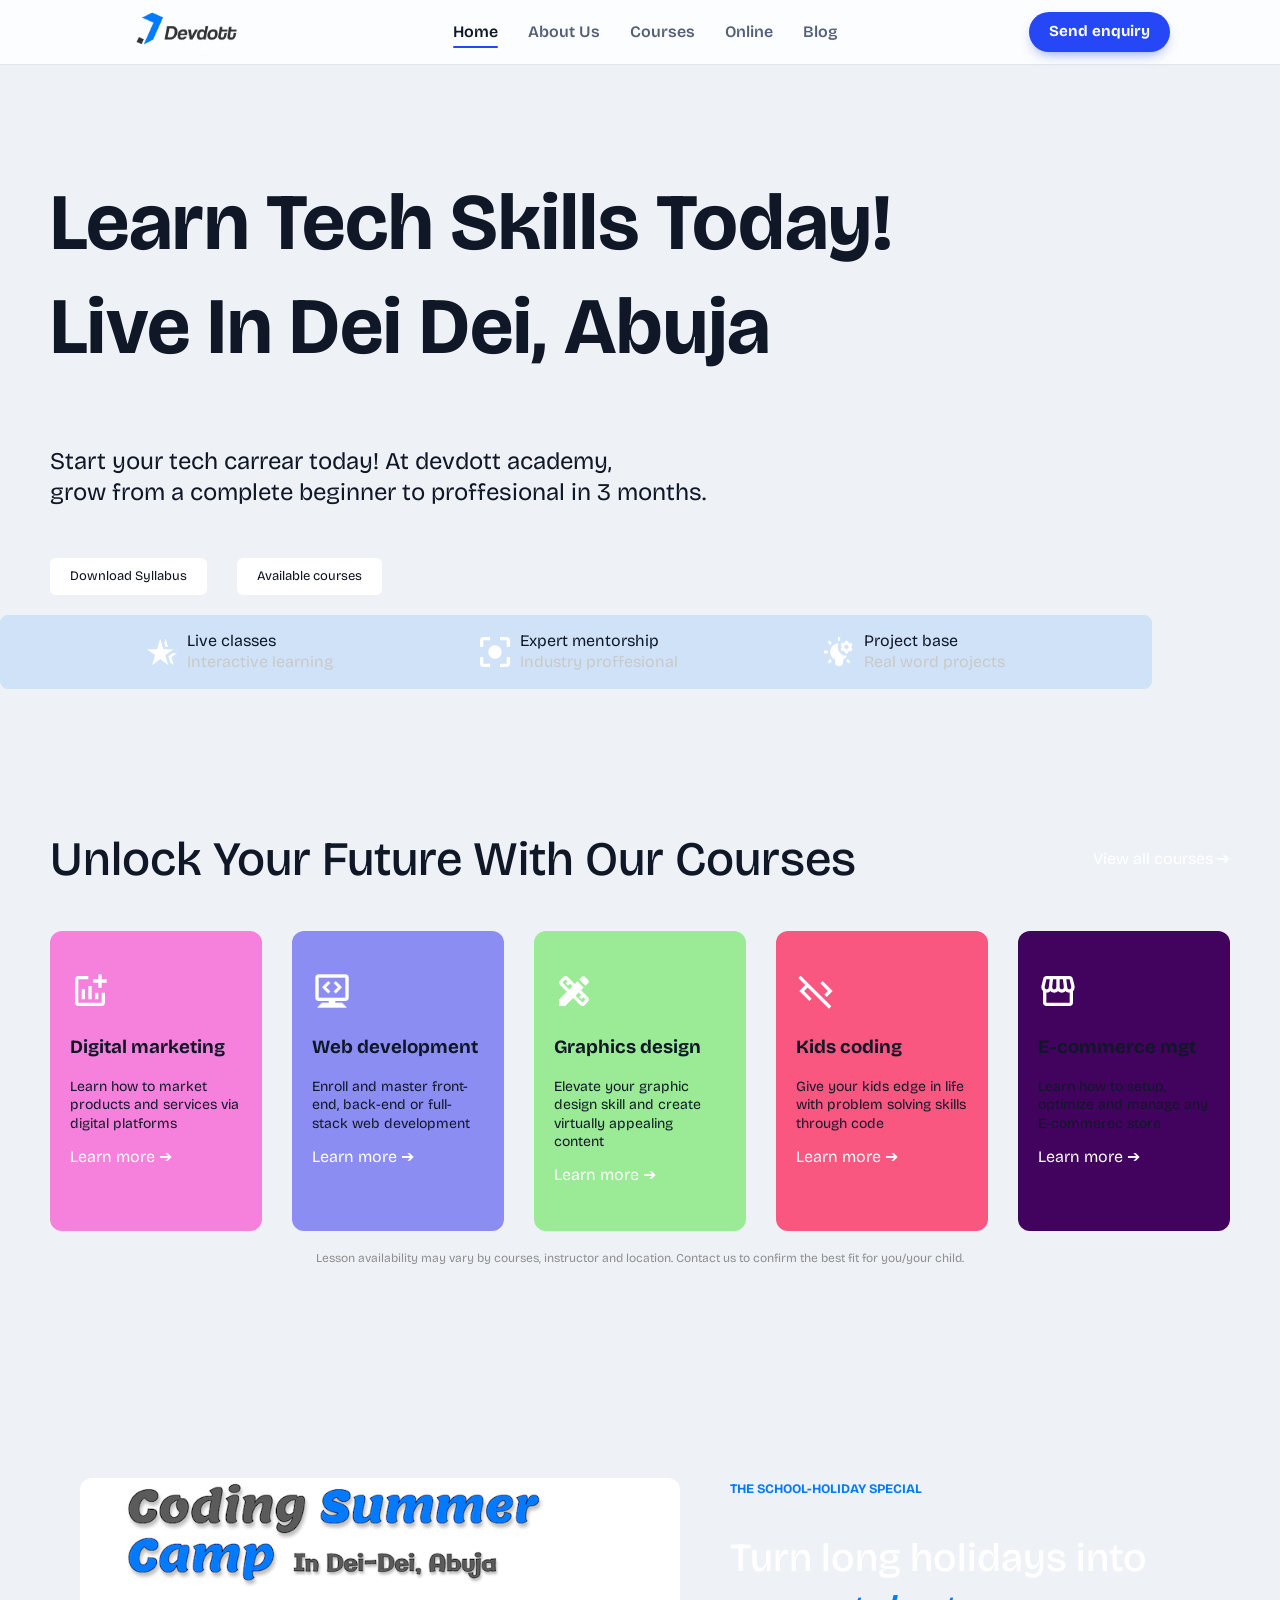
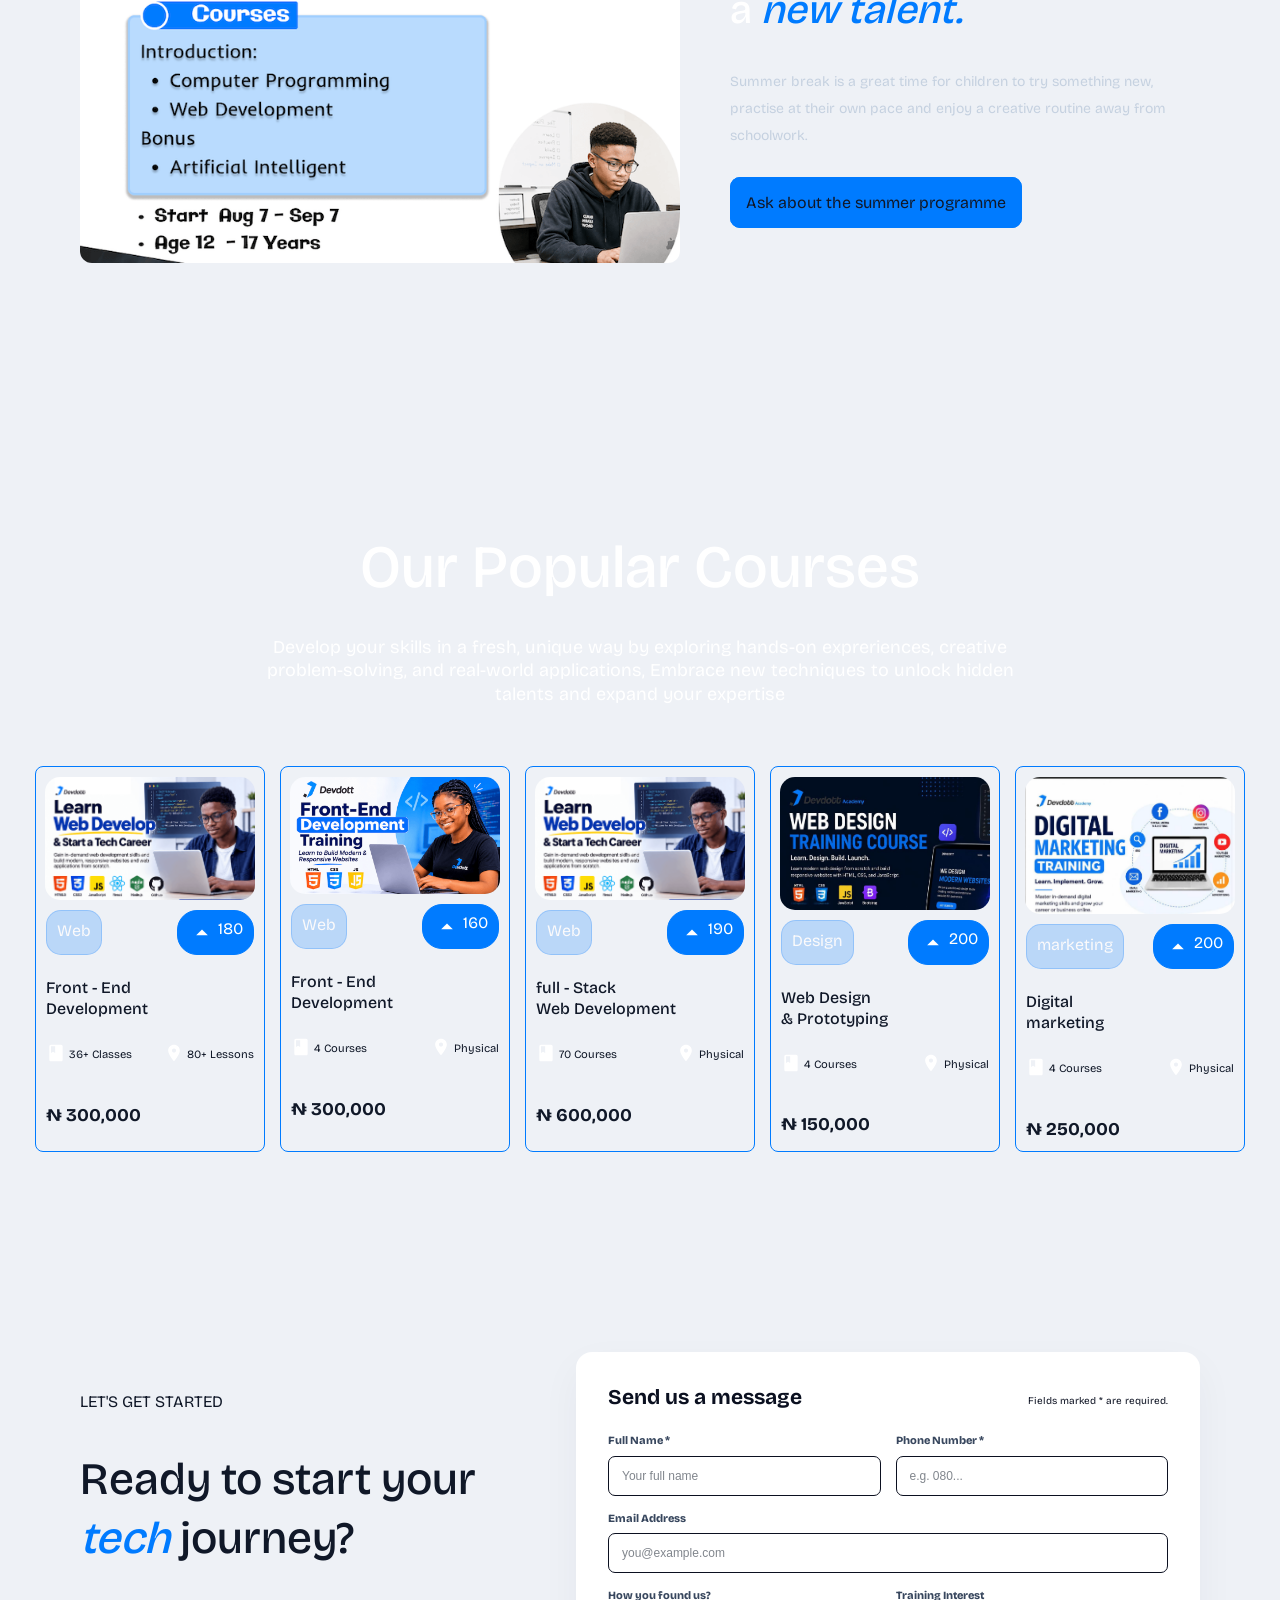
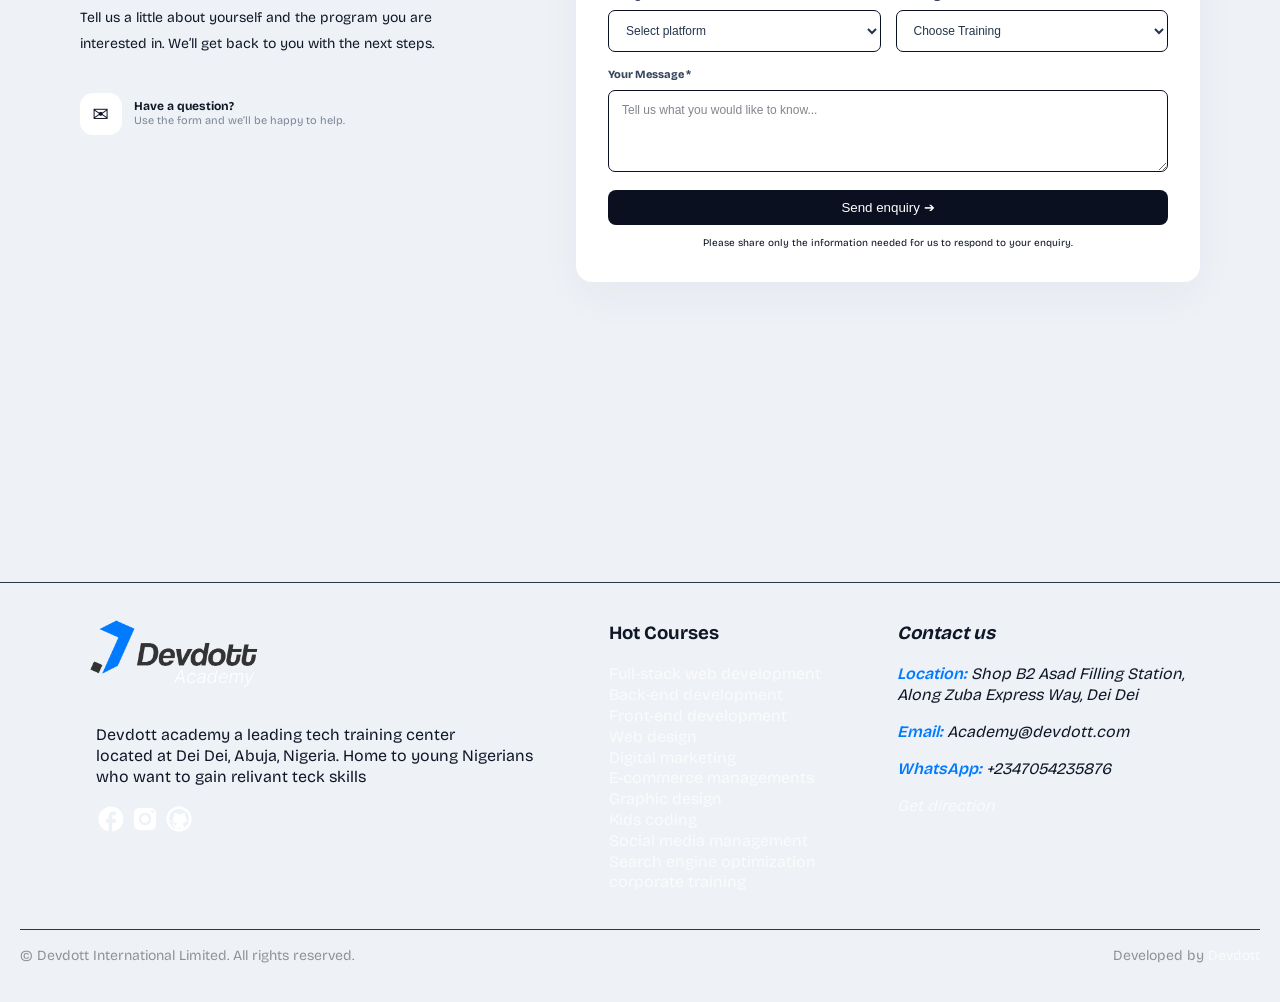
==== devdott-academy/index.html @ c13f5fa7 "file upload" ====
<!DOCTYPE html>
<html lang="en">

<head>
    <meta charset="UTF-8">
    <meta name="viewport" content="width=device-width, initial-scale=1, viewport-fit=cover">

    <!-- fonts import -->
    <link rel="preconnect" href="https://fonts.googleapis.com">
    <link rel="preconnect" href="https://fonts.gstatic.com" crossorigin>
    <link href="https://fonts.googleapis.com/css2?family=Bricolage+Grotesque:opsz,wght@12..96,500..800&display=swap"
        rel="stylesheet">
    <link rel="stylesheet" href="css/index.css">

    <!-- This line adds the image to the browser tab -->
    <link rel="icon" type="image/png" href="assets/images/devdott-tab-icon.png">

    <!-- Page title shown in browser and search results -->
    <title>Learn Web Design At Dei-Dei, Abuja, Nigeria | Devdott Academy</title>

    <!-- SEO meta description -->
    <meta name="description"
        content="Learn mordern teck skills and be employable globally at devdott academy in dei-dei, Abuja, Nigeria.">

    <!-- SEO keywords (optional) -->
    <meta name="keywords"
        content="Best tech academy in abuja, Digital skills training in dei-dei, Tech skills training in Dakwa, Tech skills development training in Zuba and Madalla, Digital skills classes in Dakwa, Learn mordern tech skills in Dei-Dei, Digital skills academy In Dei-Dei">

    <!-- Open Graph: thumbnail when sharing on social media -->
    <meta property="og:title" content="Learn Mordern Tech Skills in Dei-Dei, Abuja, Nigeria | Devdott Academy">
    <meta property="og:description"
        content="Learn practical tech skills with real world projects, enhance your tech careern and be a global employable talent">
    <meta property="og:image" content="assets/images/learn-tech-skills-devdott-academy.png">
    <meta property="og:url" content="/index.html">
    <meta property="og:type" content="website">

     <!-- Twitter/X thumbnail -->
    <meta name="twitter:card" content="summary_large_image">
    <meta name="twitter:title" content="Learn Mordern Tech Skills in Dei-Dei, Abuja, Nigeria | Devdott Academy">
    <meta name="twitter:description" content="Learn practical tech skills with real world projects, enhance your tech careern and be a global employable talent">
    <meta name="twitter:image" content="assets/images/learn-tech-skills-devdott-academy.png">

</head>

<body>
    <!-- website sticky header -->
    <header class="site-header site-header--bar">
        <div class="inner">
            <a class="logo" href="#"><img src="assets/images/devdott-logo-academy.png" alt="devdott transparent logo">
            </a>
            <input type="checkbox" id="menu" class="toggle" aria-label="Open menu">
            <nav class="nav" aria-label="Primary">
                <a href="/index.html" aria-current="page">Home</a>
                <a href="#solutions">About Us</a>
                <a href="#course-link">Courses</a>
                <a href="#online">Online</a>
                <a href="#docs">Blog</a>
            </nav>
            <a class="cta" href="#contact">Send enquiry</a>
            <label class="burger" for="menu"><i></i></label>
        </div>
    </header>

    <!-- Hero section -->
    <section class="hero-section">
        <H1>Learn Tech Skills Today! <br>Live In Dei Dei, Abuja</H1>
        <p>Start your tech carrear today! At devdott academy,<br> grow from a complete beginner to proffesional in 3
            months.</p>
        <div class="cta-container">
            <a href="#" class="cta-btn">Download Syllabus</a>
            <a href="#course-section" class="cta-btn">Available courses</a>
        </div>
    </section>

    <main class="main-section">
        <!-- Why choose us section -->
        <div class="why-us">
            <div class="us-container">
                <img src="assets/icons/live-clases.svg" alt="">
                <p>Live classes <br><span>Interactive learning</span></p>
            </div>
            <div class="us-container">
                <img src="assets/icons/proffesional.svg" alt="">
                <p>Expert mentorship <br><span>Industry proffesional</span></p>
            </div>
            <div class="us-container">
                <img src="assets/icons/Project Management.svg" alt="">
                <p>Project base <br><span>Real word projects</span></p>
            </div>
        </div>


        <!-- Our courses -->
        <section class="course-section" id="course-section">
            <!-- course intro -->
            <div class="course-grid">
                <h2>Unlock Your Future With Our Courses</h2>
                <a href="#">View all courses ➔</a>
            </div>
            <!-- course main container -->
            <div class="course-container">
                <div class="course" id="digital-marketing">
                    <img src="assets/icons/Addchart.svg" alt="google code icon" class="course-icon">
                    <h3>Digital marketing</h3>
                    <p>Learn how to market products and services via digital platforms</p>
                    <a href="#">Learn more ➔</a>
                </div>
                <div class="course" id="web-dev">
                    <img src="assets/icons/Google Code.svg" alt="" class="course-icon">
                    <h3>Web development</h3>
                    <p>Enroll and master front-end, back-end or full-stack web development</p>
                    <a href="/full-stack-web-development.html">Learn more ➔</a>
                </div>
                <div class="course" id="graphic-design">
                    <img src="assets/icons/Design services.svg" alt="" class="course-icon">
                    <h3>Graphics design</h3>
                    <p>Elevate your graphic design skill and create virtually appealing content</p>
                    <a href="#">Learn more ➔</a>
                </div>

                <div class="course" id="kids-coding">
                    <img src="assets/icons/Code off.svg" alt="" class="course-icon">
                    <h3>Kids coding</h3>
                    <p>Give your kids edge in life with problem solving skills through code</p>
                    <a href="#">Learn more ➔</a>
                </div>

                <div class="course" id="e-commerce-mgt">
                    <img src="assets/icons/Storefront.svg" alt="" class="course-icon">
                    <h3>E-commerce mgt</h3>
                    <p>Learn how to setup, optimize and manage any E-commerec store</p>
                    <a href="#">Learn more ➔</a>
                </div>
            </div>
            <p style="text-align: center; color: rgb(142, 142, 142); font-size: 12px; margin-top: 20px;">Lesson
                availability may vary by
                courses, instructor and location. Contact us to confirm the best fit for you/your child.</p>
        </section>

        <!-- summer section -->
        <section class="summer-section">
            <img src="assets/images/Tech-summer-dei dei.png" alt="">
            <div class="summer-copy">
                <span class="holiday-special">THE SCHOOL-HOLIDAY SPECIAL</span>
                <h2>Turn long holidays into <br>a <em>new talent.</em></h2>
                <p>Summer break is a great time for children to try something new, practise at their own pace
                    and enjoy a creative routine away from schoolwork.</p>
                <a href="#contactForm" class="summer-button">Ask about the summer programme</a>
            </div>
        </section>

        <!-- popular section -->
        <section class="popular-section">
            <div class="popular-header">
                <h2>Our Popular Courses</h2>
                <p>Develop your skills in a fresh, unique way by exploring hands-on expreriences, creative
                    problem-solving, and real-world applications, Embrace new techniques to unlock hidden
                    talents and expand your expertise
                </p>
            </div>
            <div class="card-container">
                <article class="card">
                    <div class="image-container"><img src="assets/images/web-development-devdott.png" alt=""
                            class="web-image"></div>
                    <div class="span-div">
                        <span class="web">Web</span>
                        <div class="drop-icon">
                            <div class="drop-up"><img src="assets/icons/Arrow drop up.svg" alt=""></div><span>180</span>
                        </div>
                    </div>
                    <h2>Front - End<br> Development</h2>
                    <div class="courses-div">
                        <div class="student"><img src="assets/icons/Class.svg" alt=""><span>36+
                                Classes</span></div>
                        <div class="student"><img src="assets/icons/Location on.svg" alt=""><span> 80+ Lessons</span>
                        </div>
                    </div>
                    <br>
                    <div class="price-div">
                        <strong> ₦ 300,000</strong>
                    </div>
                </article>
                <article class="card">
                    <div class="image-container"><img src="assets/images/learn-front-end-devdott-academy.png" alt=""
                            class="web-image"></div>
                    <div class="span-div">
                        <span class="web">Web</span>
                        <div class="drop-icon">
                            <div class="drop-up"><img src="assets/icons/Arrow drop up.svg" alt=""></div><span>160</span>
                        </div>

                    </div>
                    <h2>Front - End<br>Development</h2>
                    <div class="courses-div">
                        <div class="student"><img src="assets/icons/Class.svg" alt=""><span> 4
                                Courses</span> </div>
                        <div class="student"><img src="assets/icons/Location on.svg" alt=""><span> Physical</span>
                        </div>
                    </div>
                    <br>
                    <div class="price-div">
                        <strong> ₦ 300,000</strong>
                    </div>
                </article>
                <article class="card">
                    <div class="image-container"><img src="assets/images/web-development-devdott.png" alt=""
                            class="web-image"></div>
                    <div class="span-div">
                        <span class="web">Web</span>
                        <div class="drop-icon">
                            <div class="drop-up"><img src="assets/icons/Arrow drop up.svg" alt=""></div><span>190</span>
                        </div>

                    </div>
                    <h2>full - Stack<br>Web Development</h2>
                    <div class="courses-div">
                        <div class="student"><img src="assets/icons/Class.svg" alt=""><span> 70
                                Courses</span> </div>
                        <div class="student"><img src="assets/icons/Location on.svg" alt=""><span> Physical</span>
                        </div>
                    </div>
                    <br>
                    <div class="price-div">
                        <strong> ₦ 600,000</strong>
                    </div>
                </article>
                <article class="card">
                    <div class="image-container"><img src="assets/images/web-design.jpeg" alt="" class="web-image">
                    </div>
                    <div class="span-div">
                        <span class="web">Design</span>
                        <div class="drop-icon">
                            <div class="drop-up"><img src="assets/icons/Arrow drop up.svg" alt=""></div><span>200</span>
                        </div>
                    </div>
                    <h2>Web Design<br>& Prototyping</h2>
                    <div class="courses-div">
                        <div class="student"><img src="assets/icons/Class.svg" alt=""><span> 4
                                Courses</span> </div>
                        <div class="student"><img src="assets/icons/Location on.svg" alt=""><span> Physical</span>
                        </div>
                    </div>
                    <br>
                    <div class="price-div">
                        <strong> ₦ 150,000</strong>
                    </div>
                </article>

                <article class="card">
                    <div class="image-container"><img src="assets/images/digital-marketing.png" alt=""
                            class="web-image"></div>
                    <div class="span-div">
                        <span class="web">marketing</span>
                        <div class="drop-icon">
                            <div class="drop-up"><img src="assets/icons/Arrow drop up.svg" alt=""></div><span>200</span>
                        </div>
                    </div>
                    <h2>Digital<br>marketing</h2>
                    <div class="courses-div">
                        <div class="student"><img src="assets/icons/Class.svg" alt=""><span>4
                                Courses</span> </div>
                        <div class="student"><img src="assets/icons/Location on.svg" alt=""><span> Physical</span>
                        </div>
                    </div>
                    <br>
                    <div class="price-div">
                        <strong> ₦ 250,000</strong>
                    </div>
                </article>
            </div>
        </section>

        <!-- contact section -->
        <section class="contact-section" id="contact">
            <div class="container contact-grid">
                <div class="contact-copy">
                    <span class="section-kicker">LET'S GET STARTED</span>
                    <h2>Ready to start your <em>tech</em> journey?</h2>
                    <p>Tell us a little about yourself and the program you are interested in. We’ll get back to
                        you with the
                        next steps.</p>
                    <div class="contact-prompt"><span class="prompt-icon">✉</span>
                        <div><strong>Have a question?</strong><small>Use the form and we’ll be happy to help.</small>
                        </div>
                    </div>
                </div>

                <!-- Form section -->
                <form class="contact-form" id="contactForm"
                    action="https://formsubmit.co/info@astringsmusicenterprise.com" method="POST">
                    <input type="hidden" name="_subject" value="New enquiry from Astrings Music Enterprise website">
                    <input type="hidden" name="_captcha" value="false">
                    <input type="hidden" name="_template" value="table">
                    <input type="hidden" name="_next" value="">
                    <div class="form-heading">
                        <h3>Send us a message</h3>
                        <p>Fields marked * are required.</p>
                    </div>
                    <div class="form-row">
                        <label>Full Name *<input type="text" name="Full name" placeholder="Your full name"
                                required></label>
                        <label>Phone Number *<input type="tel" name="Phone Number" placeholder="e.g. 080..."
                                required></label>
                    </div>
                    <label>Email Address<input type="email" name="Email Address" placeholder="you@example.com"></label>
                    <div class="form-row">
                        <label>How you found us?<select name="Child's Age">
                                <option value="">Select platform</option>
                                <option>Facebook</option>
                                <option>Instagram</option>
                                <option>Thread</option>
                                <option>X</option>
                                <option>Google</option>
                                <option>Word of mouth</option>
                                <option>WhatsApp</option>
                            </select></label>
                        <label>Training Interest<select name="Training of Interest">
                                <option value="">Choose Training</option>
                                <option>Web development</option>
                                <option>Web design</option>
                                <option>Graphic design</option>
                                <option>Digital marketing</option>
                                <option>E-commerce management</option>
                                <option>Computer appreciation</option>
                                <option>Kid coding</option>
                                <option>Other</option>
                            </select></label>
                    </div>

                    <label>Your Message *<textarea name="Message" rows="4"
                            placeholder="Tell us what you would like to know..." required></textarea></label>
                    <button type="submit" class="button button-primary submit-button">Send enquiry
                        <span>➔</span></button>
                    <p class="form-feedback" id="formFeedback" aria-live="polite"></p>
                    <p class="privacy-note">Please share only the information needed for us to respond to your enquiry.
                    </p>
                </form>
            </div>
        </section>

    </main>


    <!-- Footer section -->
    <footer class="footer-section">
        <section class="main-footer">
            <div class="des-container">
                <img src="assets/images/devdott-logo-academy.png" alt="" class="footer-logo">
                <p>Devdott academy a leading tech training center <br>located at Dei Dei, Abuja, Nigeria. Home to young
                    Nigerians <br>who want to gain relivant teck skills</p>
                <div>
                    <a href="https://www.facebook.com/profile.php?id=61565048048420" target="_blank"><img
                            src="assets/icons/Facebook.svg" alt="facebook icon" class="social-icon"></a>
                    <a href="https://www.instagram.com/devdottacademy" target="_blank"><img
                            src="assets/icons/Instagram.svg" alt="instagram icon" class="social-icon"></a>
                    <a href="#"><img src="assets/icons/GitHub.svg" alt="git icon" class="social-icon"></a>
                </div>
            </div>
            <div class="footer-links" id="course-link">
                <h3>Hot Courses</h3>
                <ul>
                    <li><a href="/full-stack-web-development.html">Full-stack web development</a></li>
                    <li><a href="/back-end-web-development.html">Back-end development</a></li>
                    <li><a href="/front-end-web-development.html">Front-end development</a></li>
                    <li><a href="/web-design.html">Web design</a></li>
                    <li><a href="#">Digital marketing</a></li>
                    <li><a href="#">E-commerce managements</a></li>
                    <li><a href="/graphic-design.html">Graphic design</a></li>
                    <li><a href="#">Kids coding</a></li>
                    <li><a href="#">Social media management</a></li>
                    <li><a href="#">Search engine optimization</a></li>
                    <li><a href="#">corporate training</a></li>
                </ul>
            </div>
            <address class="footer-address">
                <h3>Contact us</h3>
                <p><span>Location:</span> Shop B2 Asad Filling Station,<br>Along Zuba Express Way, Dei Dei</p>
                <p><span>Email:</span> Academy@devdott.com</p>
                <p><span>WhatsApp:</span> +2347054235876</p>
                <p><a href="https://www.google.com/maps/dir//Devdott+International+Limited,+Shop+B2,+Asad+Filling+Station,+Along+Zuba+Express+Way,+Dei+Dei,+Zuba+900106,+Federal+Capital+Territory/@9.1038194,7.2482816,15z/data=!3m1!4b1!4m8!4m7!1m0!1m5!1m1!1s0x104e7916d42538af:0xb15e69cfa91d6417!2m2!1d7.242883!2d9.1008447?entry=ttu&g_ep=EgoyMDI2MTAyMC4wIKXMDSoASAFQAw%3D%3D"
                        target="_blank">Get direction</a></p>
            </address>
        </section>

        <!-- footer bottom section -->
        <div class="footer-bottom"><span>© <span id="year"></span> Devdott International Limited. All rights
                reserved.</span><br><span>Developed by <a href="https://devdott.com" target="_blank">Devdott</a></span>
        </div>
    </footer>
</body>

</html>
---- devdott-academy/css/index.css ----
/* ---------- Tokens ---------- */
:root {
    --bg: #eef1f6;
    --surface: #ffffff;
    --text: #101828;
    --muted: #556078;
    --line: rgba(16, 24, 40, .1);
    --ph: rgba(16, 24, 40, .07);
    --accent: #2547f5;
    --accent-ink: #ffffff;
    --bar-bg: rgba(255, 255, 255, .82);
    --pill-bg: #101a3a;
    --pill-text: #f4f6ff;
    --pill-muted: #aab4d6;
    --amber: #ffc94a;
    --amber-ink: #1b1400;
    --font: "Bricolage Grotesque", system-ui, -apple-system, "Segoe UI", Roboto, sans-serif;
    box-sizing: border-box;
    padding-top: env(safe-area-inset-top, 0px);
    padding-bottom: env(safe-area-inset-bottom, 0px);
}

@media (prefers-color-scheme:dark) {
    :root:not([data-theme="light"]) {
        --bg: #0b1020;
        --surface: #131a2e;
        --text: #eef1ff;
        --muted: #9aa5c6;
        --line: rgba(255, 255, 255, .12);
        --ph: rgba(255, 255, 255, .07);
        --accent: #007BFF;
        --accent-ink: #ffffff;
        --bar-bg: rgba(19, 26, 46, .82);
        --pill-bg: #1e2a52;
        --pill-text: #f4f6ff;
        --pill-muted: #a9b4da;
    }
}


*,
*::before,
*::after {
    box-sizing: inherit
}

html {
    scroll-padding-top: env(safe-area-inset-top, 0px);
    width: 100%;
    max-width: 100%;
    overflow-x: clip;
    scroll-behavior: smooth;
}

body {
    margin: 0;
    background: var(--bg);
    color: var(--text);
    font-family: var(--font);
    line-height: 1.3;
    width: 100%;
    max-width: 100%;
    overflow-x: clip;
}

/* ---------- Shared base ---------- */
.site-header {
    position: sticky;
    top: env(safe-area-inset-top, 0px);
    z-index: 50
}

.site-header .inner {
    display: flex;
    align-items: center;
    gap: 10px
}

.logo {
    display: inline-flex;
    align-items: center;
    gap: 9px;
    margin-right: auto;
    font-weight: 800;
    font-size: 1.2rem;
    letter-spacing: -.04em;
    color: inherit;
    text-decoration: none
}


.logo img {
    width: 150px;
}

/* checkbox powers the mobile menu with no JavaScript */
.toggle {
    position: absolute;
    opacity: 0;
    width: 1px;
    height: 1px
}

.nav {
    position: absolute;
    left: 0;
    right: 0;
    top: 100%;
    display: flex;
    flex-direction: column;
    gap: 2px;
    opacity: 0;
    visibility: hidden;
    transform: translateY(-8px);
    transition: opacity .2s ease, transform .2s ease, visibility .2s
}

.toggle:checked~.nav {
    opacity: 1;
    visibility: visible;
    transform: none
}

.nav a {
    display: block;
    padding: 12px 14px;
    border-radius: 12px;
    font-weight: 600;
    text-decoration: none;
    color: inherit;
    transition: background .2s, color .2s
}

.cta {
    display: inline-flex;
    align-items: center;
    padding: 9px 16px;
    border-radius: 999px;
    font-weight: 700;
    font-size: .92rem;
    text-decoration: none;
    white-space: nowrap;
    transition: transform .15s ease, box-shadow .2s ease
}

.cta:hover {
    transform: translateY(-1px)
}

.cta:active {
    transform: none
}

.burger {
    display: grid;
    place-items: center;
    width: 44px;
    height: 44px;
    border-radius: 12px;
    cursor: pointer
}

.burger i,
.burger i::before,
.burger i::after {
    display: block;
    width: 20px;
    height: 2px;
    border-radius: 2px;
    background: var(--burger);
    transition: transform .25s ease, background .2s
}

.burger i {
    position: relative
}

.burger i::before,
.burger i::after {
    content: "";
    position: absolute;
    left: 0
}

.burger i::before {
    top: -6px
}

.burger i::after {
    top: 6px
}

.toggle:checked~.burger i {
    background: transparent
}

.toggle:checked~.burger i::before {
    transform: translateY(6px) rotate(45deg)
}

.toggle:checked~.burger i::after {
    transform: translateY(-6px) rotate(-45deg)
}

.site-header a:focus-visible,
.toggle:focus-visible~.burger {
    outline: 2px solid var(--focus);
    outline-offset: 2px
}

/* ---------- Variation 1: frosted bar ---------- */
.site-header--bar {
    --mark: var(--accent);
    --burger: var(--text);
    --focus: var(--accent);
    background: var(--bar-bg);
    color: var(--text);
    border-bottom: 1px solid var(--line);
    -webkit-backdrop-filter: saturate(180%) blur(14px);
    backdrop-filter: saturate(180%) blur(14px)
}

.site-header--bar .inner {
    max-width: 1100px;
    margin: 0 auto;
    height: 64px;
    padding: 0 12px 0 20px
}

.site-header--bar .nav {
    padding: 8px 12px 14px;
    background: var(--surface);
    border-bottom: 1px solid var(--line);
    box-shadow: 0 18px 28px -18px rgba(16, 24, 40, .35)
}

.site-header--bar .nav a:hover,
.site-header--bar .nav a[aria-current] {
    background: var(--ph)
}

.site-header--bar .cta {
    background: var(--accent);
    color: var(--accent-ink);
    box-shadow: 0 6px 14px -6px rgba(37, 71, 245, .65)
}

/* ---------- Desktop: inline nav, hide the burger ---------- */
@media (min-width:860px) {
    .site-header .inner {
        gap: 20px
    }

    .logo {
        margin-right: 0
    }

    .site-header .nav {
        position: static;
        flex-direction: row;
        gap: 2px;
        margin-inline: auto;
        padding: 0;
        background: none;
        border: 0;
        box-shadow: none;
        border-radius: 0;
        opacity: 1;
        visibility: visible;
        transform: none
    }

    .site-header .nav a {
        padding: 8px 14px;
        border-radius: 999px
    }

    .site-header .burger {
        display: none
    }

    .site-header .cta {
        padding: 10px 20px;
        font-size: .95rem
    }

    .site-header--bar .nav a {
        position: relative;
        color: var(--muted);
        border-radius: 8px
    }

    .site-header--bar .nav a:hover,
    .site-header--bar .nav a[aria-current] {
        background: none;
        color: var(--text)
    }

    .site-header--bar .nav a::after {
        content: "";
        position: absolute;
        left: 14px;
        right: 14px;
        bottom: 2px;
        height: 2px;
        border-radius: 2px;
        background: var(--accent);
        transform: scaleX(0);
        transform-origin: left;
        transition: transform .25s ease
    }

    .site-header--bar .nav a:hover::after,
    .site-header--bar .nav a[aria-current]::after {
        transform: scaleX(1)
    }

    .site-header--bar .inner {
        padding: 0 20px
    }

    .site-header--pill .inner {
        height: 60px;
        padding: 0 8px 0 22px
    }
}

@media (prefers-reduced-motion:reduce) {

    *,
    *::before,
    *::after {
        transition: none !important
    }
}


/* Websit Body - Hero Section */

.hero-section {
    min-height: 550px;
    background-image: url(assets/images/hero-section.png);
    background-size: contain;
    background-position: center center;
    background-repeat: no-repeat;
    background-attachment: fixed;
    padding-top: 40px;
    padding-left: 50px;
}

.hero-section h1 {
    font-size: 5rem;
}

.hero-section p {
    font-size: 1.5rem;
}

.cta-container {
    display: flex;
    gap: 30px;
    margin-top: 50px;
}

.cta-btn {
    text-decoration: none;
    padding: 10px 20px;
    border-radius: 6px;
    background-color: white;
    color: #0b1020;
    font-size: small;
}

/* why choose us section */
.why-us {
    display: flex;
    width: 90%;
    border-radius: 8px;
    place-self: center;
    justify-content: space-evenly;
    background-color: #007bff21;
}

.us-container {
    display: flex;
    gap: 10px;
}

.us-container img {
    width: 30px;
}

.us-container span {
    color: #c9c9c9;
}

/* Courses section */
.course-section {
    margin-top: 50px;
    padding: 50px;
}

.course-section h2 {
    font-size: 3rem;
}

.course-section p {
    font-size: 14px;
}

.course-grid {
    display: flex;
    align-items: center;
    justify-content: space-between;
}

.course-grid a {
    text-decoration: none;
    color: white;
}

.course-container {
    display: flex;
    gap: 30px;
}

.course {
    flex: 1;
    height: 300px;
    display: block;
    padding: 40px 20px 0;
    border-radius: 12px;
}

.course-icon {
    width: 40px;
}

.course a {
    text-decoration: none;
    color: white;
}

#web-dev {
    background-color: #0f0fed71;
}

#digital-marketing {
    background-color: rgba(255, 21, 196, 0.505);
}

#graphic-design {
    background-color: #23e00e69;
}

#kids-coding {
    background-color: #fe154fb3;
}

#e-commerce-mgt {
    background-color: #42035f;
}

/* summer section */
.summer-section {
    display: grid;
    grid-template-columns: 1fr 1fr;
    padding: 0 80px;
    margin-top: 150px;
    margin-bottom: 200px;
    gap: 50px;
}

.summer-section img {
    width: 600px;
    border-radius: 12px;
}

.holiday-special {
    color: #007BFF;
    font-weight: 700;
    font-size: 13px;
}

.summer-copy h2 {
    color: white;
    font-size: 40px;
}

.summer-copy h2 em {
    color: #007BFF
}

.summer-copy p {
    color: #c5d1e0;
    font-size: 14px;
    line-height: 1.9;
    padding-bottom: 30px;
}

.summer-button {
    background: #007BFF;
    color: var(--navy);
    text-decoration: none;
    border: 1px solid #007BFF;
    padding: 15px;
    width: 300px;
    border-radius: 10px;
}

.summer-button:hover {
    background: #0b1020
}

/* popular section */

.popular-section {
    min-height: 600px;
    height: auto;
    justify-content: center;
}

.popular-header {
    padding-top: 15px;
    text-align: center;
    color: white;
}

.popular-header h2 {
    font-size: 60px;
}

.popular-header p {
    font-size: 18px;
    margin-top: -20px;
    margin-bottom: 60px;
    padding: 0 250px;
}

.section-header p {
    font-weight: 100;
    font-size: 12px;
}

.card-container {
    display: flex;
    height: auto;
    justify-content: center;
    margin-top: 30px;
    gap: 15px;
    padding: 0 20px;
}

.card {
    display: flex;
    flex-direction: column;
    padding: 10px;
    gap: 10px;
    width: 230px;
    border-radius: 8px;
    border: 1px solid #007bff;
}

.image-container {
    display: flex;
    justify-content: center;
}

.web-image {
    width: 210px;
    border-radius: 15px;
}

h2 {
    font-size: 16px;
    font-weight: 500;
}

.span-div {
    display: flex;
    justify-content: space-between;
}

.drop-icon {
    display: flex;
    border: 1px solid #007BFF;
    background-color: #007BFF;
    padding-right: 10px;
    border-radius: 20px;

}

.drop-icon span {
    padding-top: 8px;
    color: white;
}

.drop-up {
    margin-top: 7px;
    padding-left: 10px;
}

.drop-up img {
    height: 30px;
    width: 30px;
    padding-right: 2px;
}

.web {
    border: 1px solid #007bff37;
    background-color: #007bff37;
    padding: 10px;
    border-radius: 15px;
    color: #fbfafb;
}

.price-div {
    display: flex;
    justify-content: space-between;
}

.student {
    display: flex;
    gap: 3px;
}

.student img {
    width: 20px;

}

.courses-div {
    display: flex;
    justify-content: space-between;
    font-size: .7rem;
    gap: 3px;
}

.courses-div span {
    padding-top: 5px;
}

strong {
    font-weight: 700;
    font-size: 18px;
}



/* Contact section */
.contact-section {
    margin-top: 200px;
    margin-bottom: 300px;
    padding: 0 80px
}

/* inner container housing both divs */
.contact-grid {
    display: grid;
    grid-template-columns: .8fr 1.2fr;
    gap: 80px;
    align-items: start
}

.contact-copy {
    padding-top: 40px
}

.contact-copy h2 {
    color: var(--navy);
    font-size: 45px;
}

.contact-copy h2 em {
    color: #007BFF
}

.contact-copy>p {
    font-size: 14px;
    line-height: 1.9;
    max-width: 380px
}

.contact-prompt {
    display: flex;
    gap: 12px;
    align-items: center;
    margin-top: 35px
}

.prompt-icon {
    width: 42px;
    height: 42px;
    background: #fff;
    border-radius: 13px;
    display: grid;
    place-items: center;
    font-size: 20px;
    color: #0b1020
}

.contact-prompt div {
    display: flex;
    flex-direction: column
}

.contact-prompt strong {
    font-size: 12px
}

.contact-prompt small {
    font-size: 11px;
    color: #7c8797
}

.contact-form {
    width: 100%;
    background: #fff;
    padding: 32px;
    border-radius: 16px;
    box-shadow: 0 15px 40px #24344a0b
}

.form-heading {
    display: flex;
    justify-content: space-between;
    align-items: baseline;
    gap: 12px;
    margin-bottom: 23px
}

.form-heading h3 {
    font-size: 21px;
    margin: 0;
    color: #0b1020;
}

.form-heading p {
    font-size: 10px;
    margin: 0;
    color: #0b1020;
}

.contact-form label {
    display: block;
    font-size: 11px;
    font-weight: 800;
    color: #38475e;
    margin-bottom: 16px
}

.form-row {
    display: grid;
    grid-template-columns: 1fr 1fr;
    gap: 15px
}

.contact-form input,
.contact-form select,
.contact-form textarea {
    display: block;
    width: 100%;
    margin-top: 7px;
    padding: 12px 13px;
    border: 1px solid #0b1020;
    border-radius: 7px;
    background: #fff;
    color: #24344b;
    font: 400 12px "DM Sans", sans-serif;
    outline: none;
    transition: border .2s
}

.contact-form input:focus,
.contact-form select:focus,
.contact-form textarea:focus {
    border-color: #5079a6
}

.contact-form textarea {
    resize: vertical
}

.contact-form input::placeholder,
.contact-form textarea::placeholder {
    color: #81868d
}

.submit-button {
    border-style: none;
    width: 100%;
    margin-top: 2px;
    background-color: #0b1020;
    color: white;
    padding: 10px 0;
    border-radius: 8px;
}

.privacy-note,
.form-feedback {
    font-size: 10px;
    text-align: center;
    margin: 12px 0 0;
    color: #0b1020;
}

.form-feedback {
    color: #276b4c;
    font-weight: 700
}


/* Footer section */
.footer-section {
    margin-top: 100px;
    padding: 20px;
    border-top: 1px solid #26364b;
}

.main-footer {
    display: flex;
    justify-content: space-evenly;
}

.footer-logo {
    width: 250px;
    margin-left: -50px;
}

.social-icon {
    width: 30px;
}

.footer-links ul {
    list-style: none;
}

.footer-links ul li a {
    margin-left: -40px;
}

.footer-section a {
    text-decoration: none;
    color: rgb(251, 251, 251);
}

.footer-address p span {
    color: #007BFF;
    font-weight: 600;
}

.footer-bottom {
    border-top: 1px solid #26364b;
    margin-top: 20px;
    padding: 17px 0;
    display: flex;
    justify-content: space-between;
    gap: 15px;
    color: #909396;
    font-size: 14px
}

/*Targets standard tablets in portrait, small laptops, and iPads */
@media screen and (max-width: 1024px) {

    /* hero section */
    .hero-section {
        min-height: 450px;
    }

    .hero-section h1 {
        font-size: 3rem;
    }

    .hero-section p {
        font-size: 1rem;
    }

    /* course container */
    .course-container {
        display: grid;
        grid-template-columns: 1fr 1fr;
    }

    .course-section {
        margin-top: 50px;
    }

    .course-section h2 {
        font-size: 2rem;
    }

    #e-commerce-mgt {
        display: none;
    }

    /* summer section */
    .summer-section {
        margin-top: 100px;
        margin-bottom: 200px;
        padding: 0 40px;
    }

    .summer-section img {
        width: 100%;
    }

    .summer-copy h2 {
        font-size: 30px;
    }

    .summer-copy p {
        font-size: 12px;
        line-height: 1.6;
        padding-bottom: 30px;
    }

    .summer-button {
        font-size: 12px;
    }

    /* popular section */

    .card-container {
        display: grid;
        grid-template-columns: 1fr 1fr 1fr;
    }

    .popular-header h2 {
    font-size: 40px;
}

.popular-header p{
    font-size: 14px;
    padding: 0 100px;
}
    
    /* footer section */
    .main-footer {
        display: grid;
        grid-template-columns: 2fr 1fr 1fr;
    }

    .footer-logo {
        width: 150px;
        margin-left: -20px;
    }

    .social-icon {
        width: 30px;
    }

    .des-container p {
        font-size: .7rem;
    }

    .footer-links ul li a {
        font-size: .7rem;
    }

    .footer-address p {
        font-size: .7rem;
    }

}

/* Styles inside here apply ONLY to screens 768px wide or less */
@media screen and (max-width: 600px) {

    /* Hero section */
    .hero-section {
        min-height: 500px;
        background-size: cover;
        background-position: center right -550px;
        padding-top: 50px;
        padding-left: 20px;
        padding-right: 20px;
    }

    .hero-section h1 {
        font-size: 2.3rem;
        margin-top: 40px;
    }

    .hero-section p {
        font-size: 1rem;
    }

    .cta-container {
        margin-top: 30px;
        display: flex;
        gap: 30px;
    }

    .cta-btn {
        text-decoration: none;
        padding: 10px 15px;
        border-radius: 6px;
        background-color: white;
        color: #0b1020;
        font-size: small;
    }

    /* Why choose us */
    .why-us {
        display: block;
        padding-left: 20px;
        width: 100%;
        border-radius: 0;
    }

    .us-container p span {
        font-size: .7rem;
    }

    /* Our courses section */
    .course-section h2 {
        font-size: 2.6rem;
    }

    .course-container {
        display: block;
    }

    .course-grid {
        display: block;
    }


    .course {
        margin-top: 20px;
    }

    /* Contact section */

    .contact-section {
        margin-top: 50px;
        padding: 0 20px;
    }

    .container {
        display: block;
    }

    .contact-copy {
        padding-bottom: 40px;
    }

    /* summer section */

    .summer-section {
        display: block;
        padding: 0 20px;
    }

    .summer-copy h2 {
        font-size: 40px;
    }

    .summer-copy p {
        font-size: 14px;
    }

    .summer-button {
        font-size: 14px;
    }

/* popular section */
 .card-container {
        display: block;
        align-content: center;
        justify-self: center;
    }

    .card{
        margin-bottom: 20px;
        width: 300px;
    }

    .web-image {
    width: 280px;
    border-radius: 15px;
}

.popular-header{
    padding: 0 30px;
}

  .popular-header h2 {
    font-size: 30px;
}

.popular-header p{
    padding: 0;
}

    /* Footer section */
    .footer-section {
        padding: 20px;
    }

    .main-footer {
        display: block;
    }

    .des-container p {
        font-size: .8rem;
    }

    .footer-links ul li a {
        font-size: .8rem;
    }

    .footer-links {
        padding-top: 30px;
    }

    .footer-address {
        padding-top: 20px;
    }

    .footer-address p {
        font-size: .8rem;
    }

    .footer-bottom {
        display: flex;
        justify-content: space-between;
    }

    .footer-bottom span {
        font-size: .6rem;
    }

}
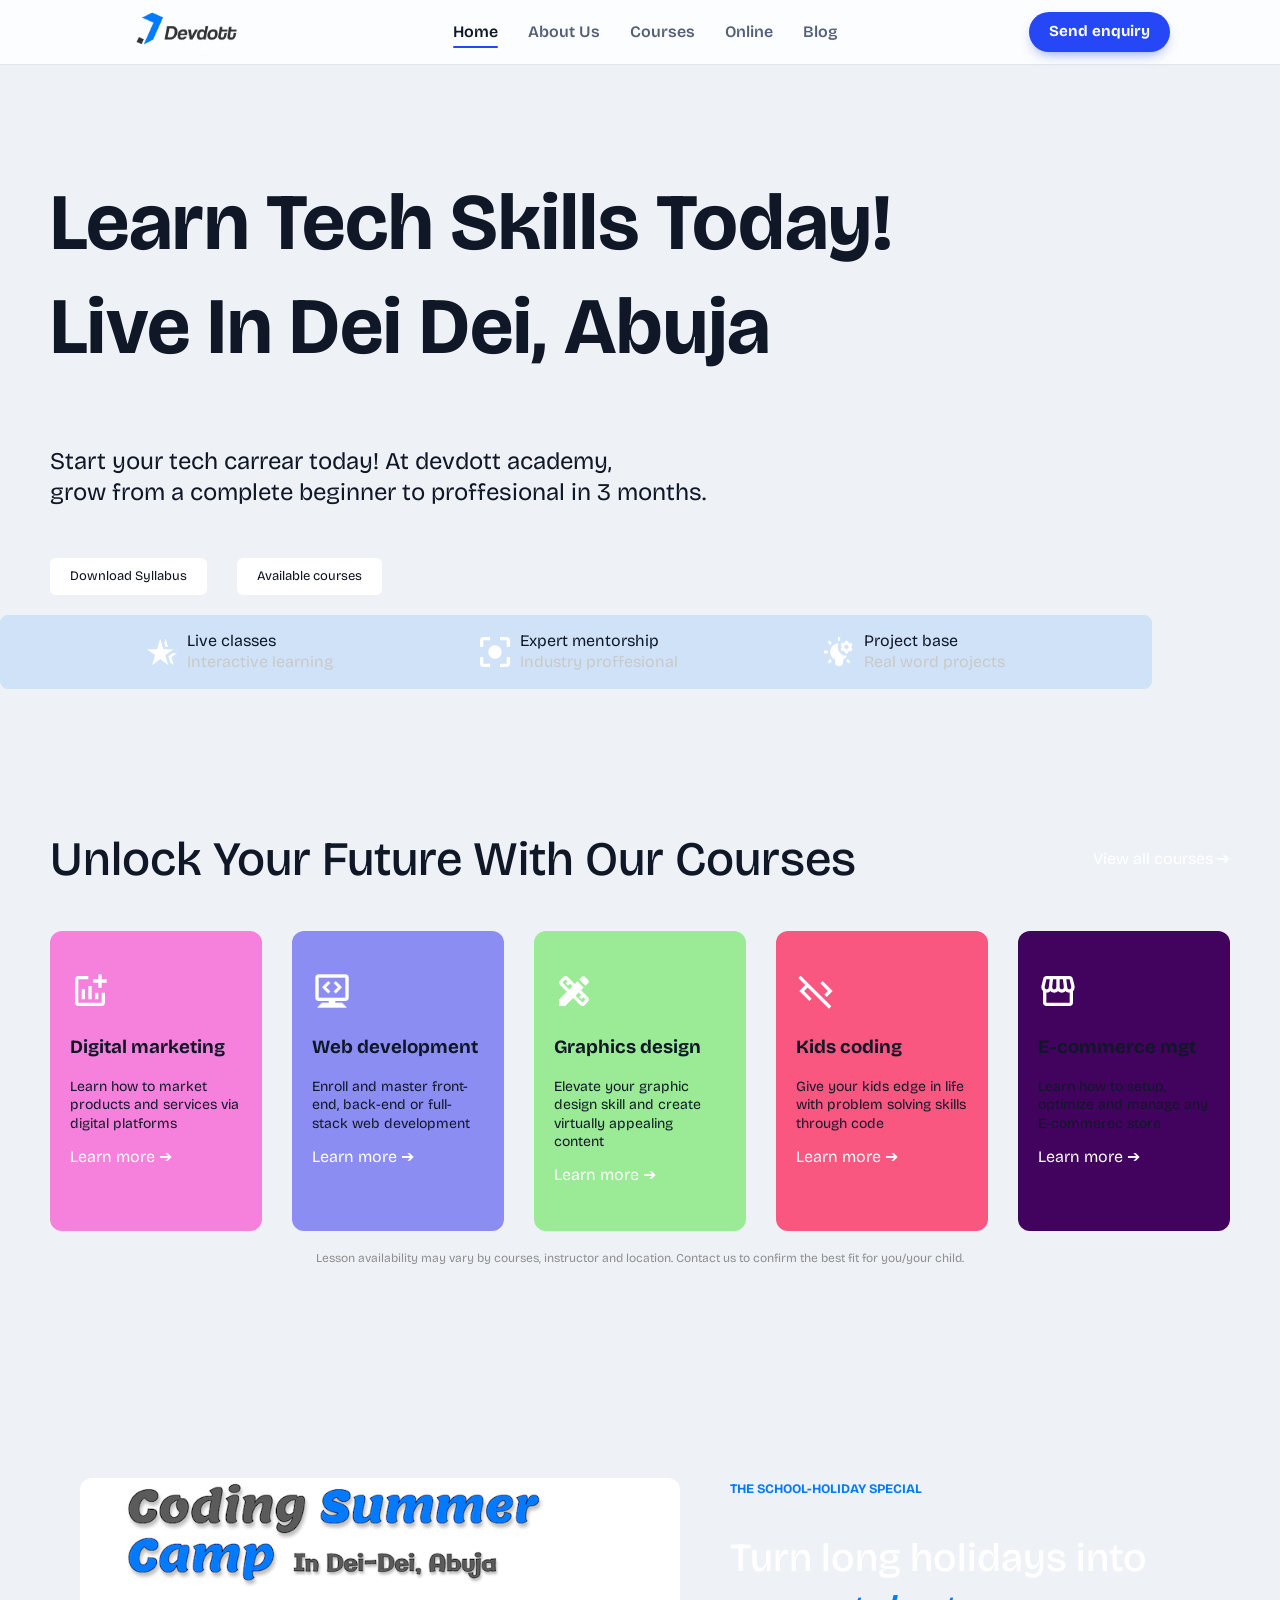
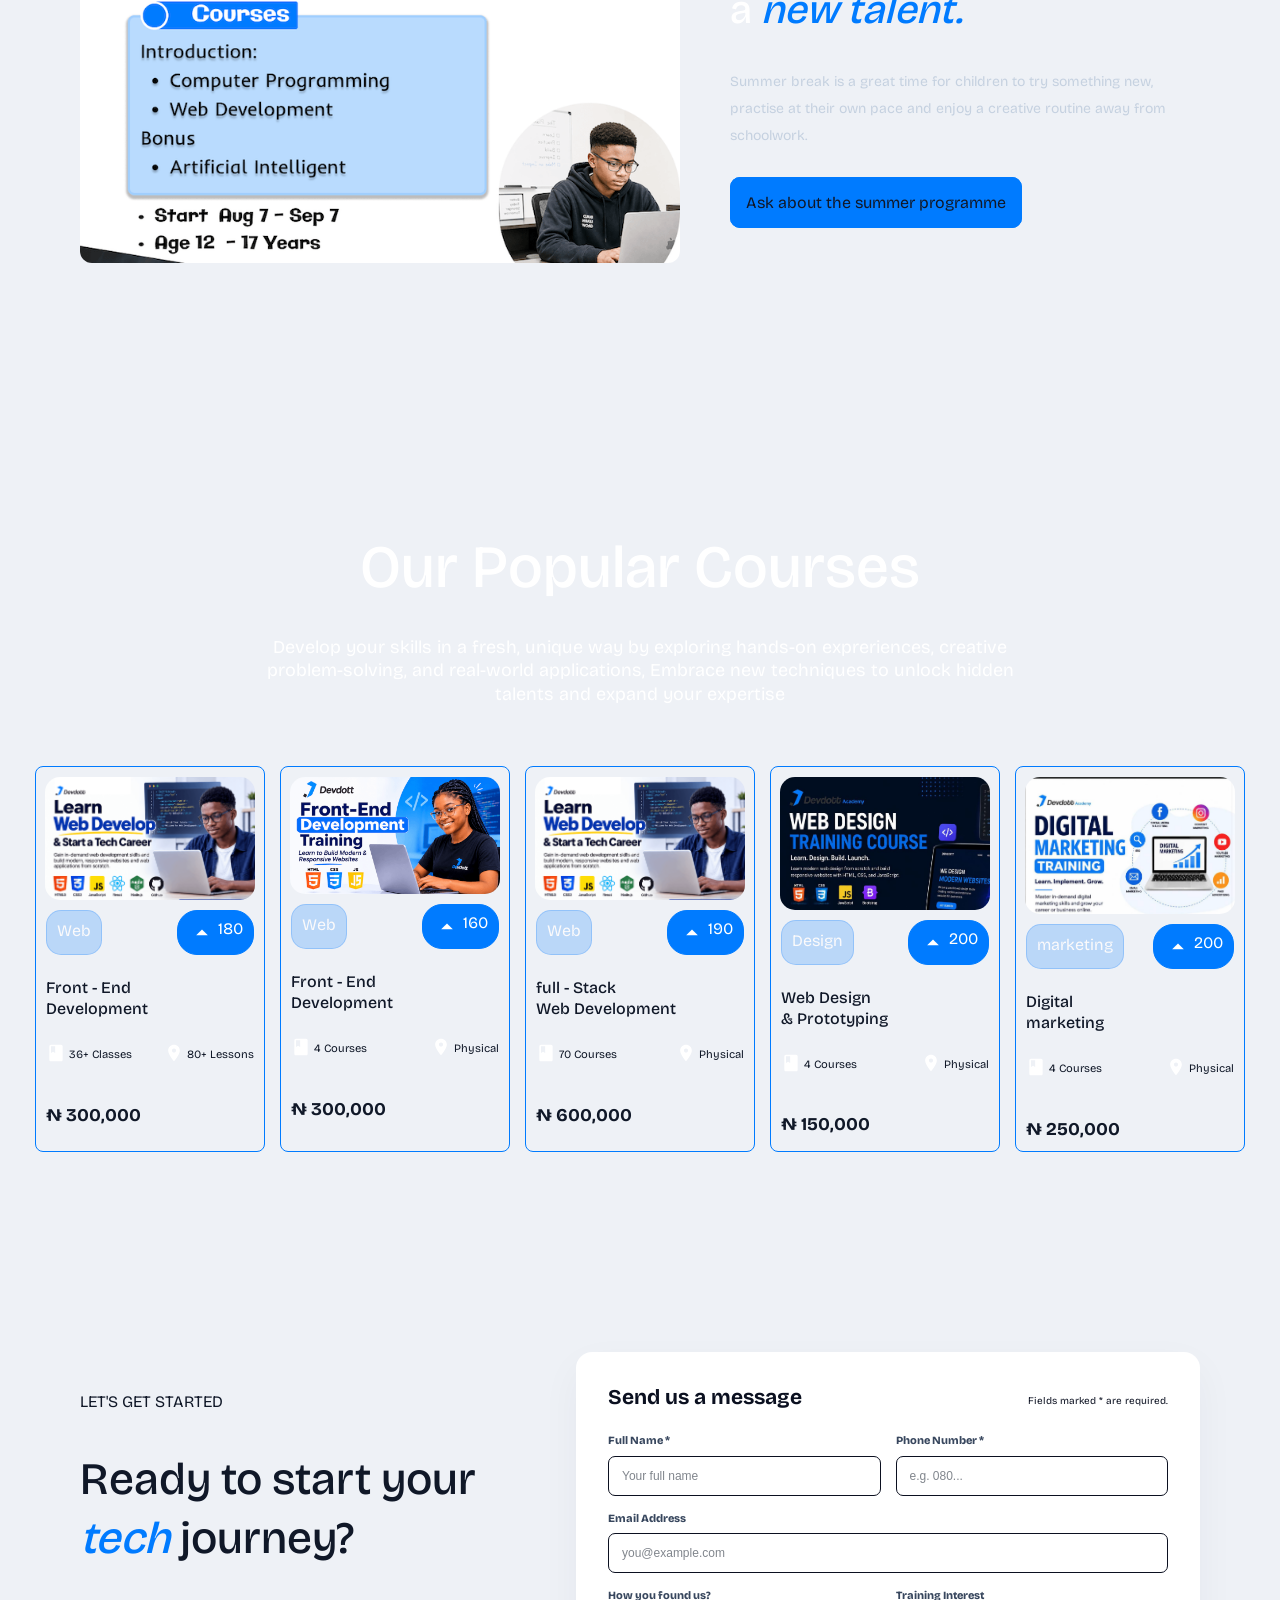
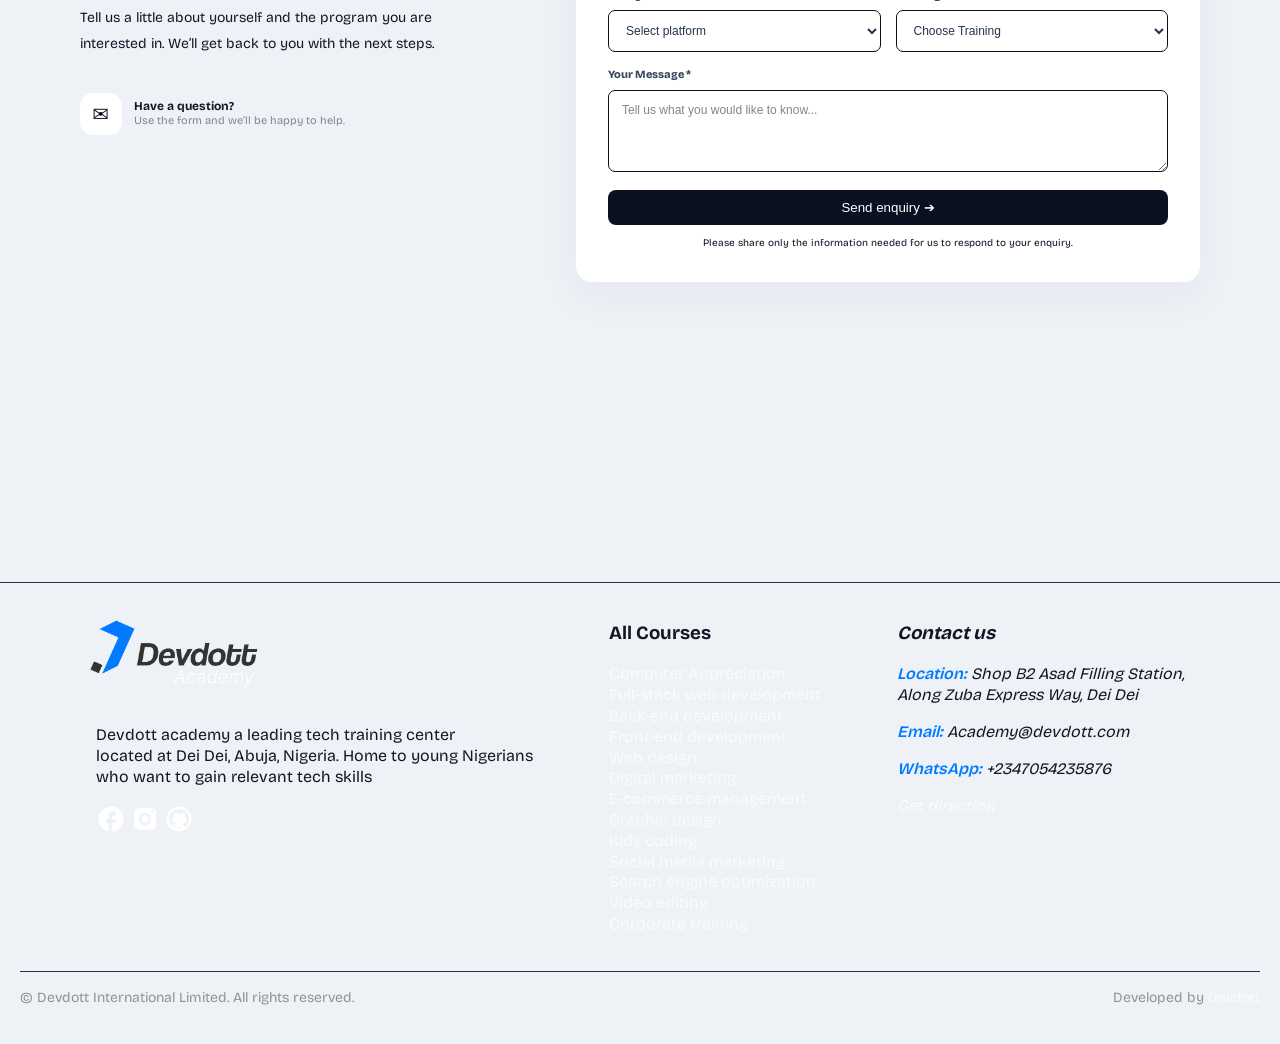
==== commit ab12ca9e: "Add files via upload update version" ====
--- a/devdott-academy/index.html
+++ b/devdott-academy/index.html
@@ -347,7 +347,7 @@
             <div class="des-container">
                 <img src="assets/images/devdott-logo-academy.png" alt="" class="footer-logo">
                 <p>Devdott academy a leading tech training center <br>located at Dei Dei, Abuja, Nigeria. Home to young
-                    Nigerians <br>who want to gain relivant teck skills</p>
+                    Nigerians <br>who want to gain relevant tech skills</p>
                 <div>
                     <a href="https://www.facebook.com/profile.php?id=61565048048420" target="_blank"><img
                             src="assets/icons/Facebook.svg" alt="facebook icon" class="social-icon"></a>
@@ -357,19 +357,21 @@
                 </div>
             </div>
             <div class="footer-links" id="course-link">
-                <h3>Hot Courses</h3>
+                <h3>All Courses</h3>
                 <ul>
+                    <li><a href="/computer-appreciation.html">Computer Appreciation</a></li>
                     <li><a href="/full-stack-web-development.html">Full-stack web development</a></li>
                     <li><a href="/back-end-web-development.html">Back-end development</a></li>
                     <li><a href="/front-end-web-development.html">Front-end development</a></li>
                     <li><a href="/web-design.html">Web design</a></li>
-                    <li><a href="#">Digital marketing</a></li>
-                    <li><a href="#">E-commerce managements</a></li>
+                    <li><a href="/digital-marketing.html">Digital marketing</a></li>
+                    <li><a href="/ecommerce-management.html">E-commerce management</a></li>
                     <li><a href="/graphic-design.html">Graphic design</a></li>
-                    <li><a href="#">Kids coding</a></li>
-                    <li><a href="#">Social media management</a></li>
-                    <li><a href="#">Search engine optimization</a></li>
-                    <li><a href="#">corporate training</a></li>
+                    <li><a href="/kids-coding.html">Kids coding</a></li>
+                    <li><a href="/social-media-marketing.html">Social media marketing</a></li>
+                    <li><a href="/search-engine-optimization.html">Search engine optimization</a></li>
+                    <li><a href="/video-editing.html">Video editing</a></li>
+                    <li><a href="/corporate-training.html">Corporate training</a></li>
                 </ul>
             </div>
             <address class="footer-address">
